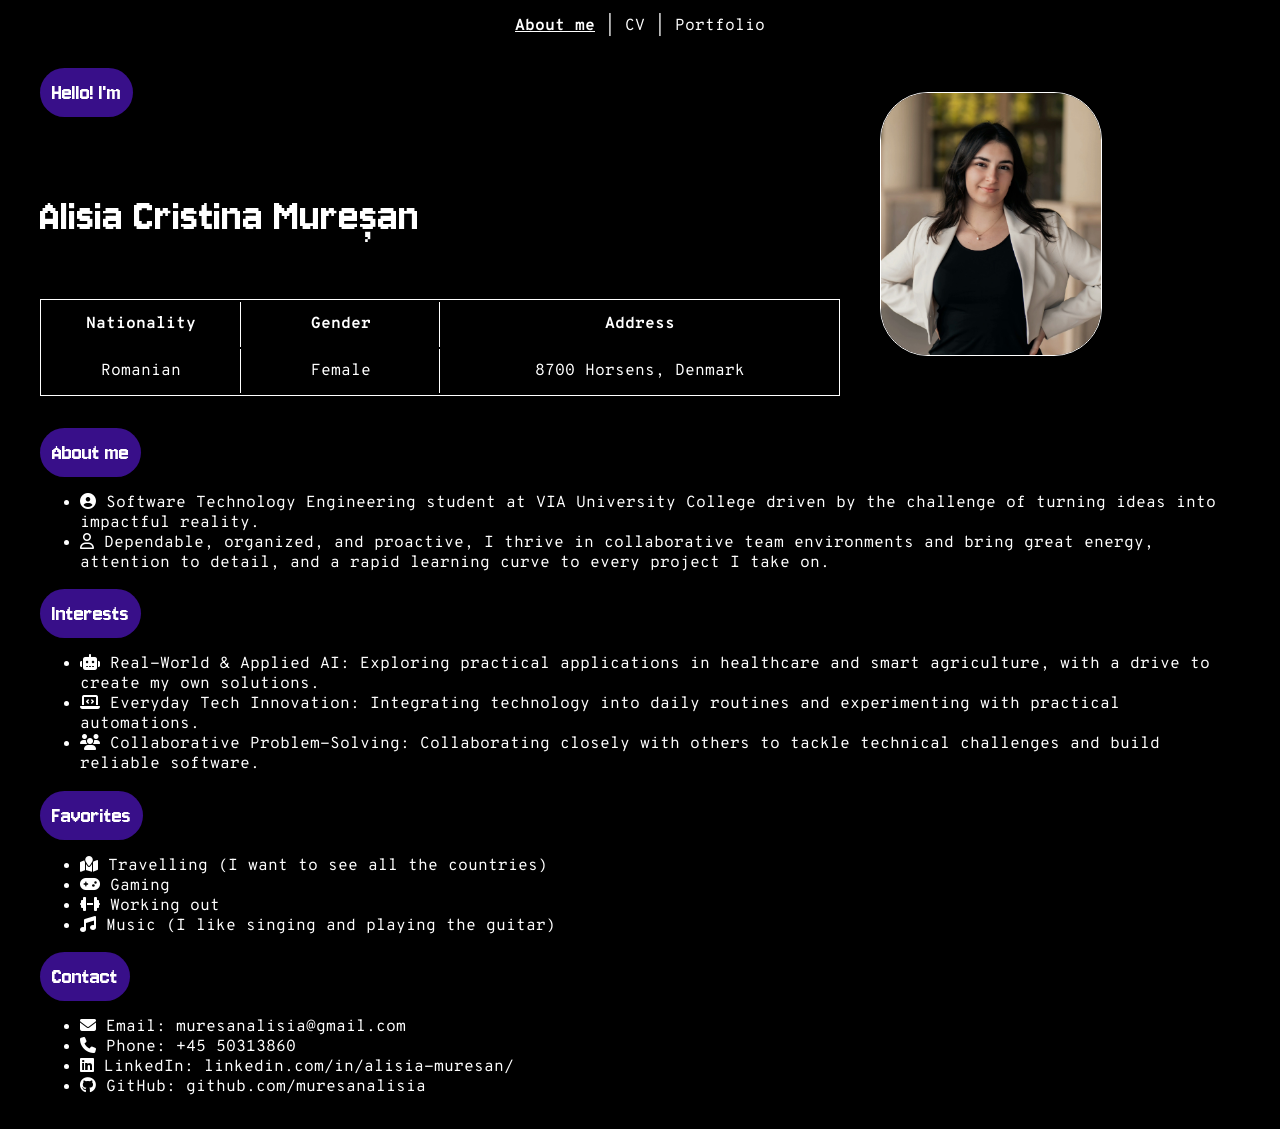
==== index.html @ 7255041f "first commit" ====
<!DOCTYPE html>
<html lang="en">
    <head>
        <meta charset="utf-8">
        <title> "About me"</title>
        <link href="styles.css" type="text/css" rel="stylesheet" >

        <!-- ..................... icons import ..................... -->
        <link rel="stylesheet" href="https://cdnjs.cloudflare.com/ajax/libs/font-awesome/6.5.2/css/all.min.css">

        <!-- ..................... Fonts import ..................... -->
        <link rel="preconnect" href="https://fonts.googleapis.com">
        <link rel="preconnect" href="https://fonts.gstatic.com" crossorigin>
        <link href="https://fonts.googleapis.com/css2?family=Jersey+10&family=Overpass+Mono:wght@300..700&display=swap" rel="stylesheet">
    </head>

    <body class="about-page">
        
        <!-- ..................... Navigation bar ..................... -->
        <div class="nav_bar">
            <nav>
                <a href="index.html" class="active">About me</a> |
                <a href="cv.html">CV</a> |
                <a href="portfolio.html">Portfolio</a>
            </nav>
        </div>

        <!-- ..................... Title, photo and table ..................... -->
        <div class = "me">
            <h1>  Hello! I'm  </h1>

            <h2>Alisia Cristina Mureșan</h2>

            <table class="info">
                <tr>
                    <th scope="col" style="text-align: center;">Nationality</th>
                    <th scope="col" style="text-align: center;">Gender</th>
                    <th scope="col" style="text-align: center;">Address</th>
                </tr>
                <tr>            
                    <td style="text-align: center;">Romanian</td>
                    <td style="text-align: center;">Female</td>
                    <td style="text-align: center;">8700 Horsens, Denmark</td>
                </tr>
                
            </table>

            <p>Nationality: Romanian, Gender: Female, Location: 8700 Horsens Denmark</p>
        
            <img src="images/cv-photo.jpg" alt="Alisia Cristina Mureșan" class="profile-img">
        </div>

        <!-- ..................... Introduction ..................... -->
        <div class="about-me">

            <h1>  About me  </h1>
            <ul>
                <li><i class="fa-solid fa-circle-user"></i> Software Technology Engineering student at VIA University College driven by the challenge of turning ideas into impactful reality.<br></li>
                <li><i class="fa-regular fa-user"></i> Dependable, organized, and proactive, I thrive in collaborative team environments and bring great energy, attention to detail, and a rapid learning curve to every project I take on.</li>
            </ul>

            <!-- ..................... interests ..................... -->
            <h1>  Interests  </h1>
            <ul>
                <li><i class="fa-solid fa-robot"></i> Real-World & Applied AI: Exploring practical applications in healthcare and smart agriculture, with a drive to create my own solutions.</li>
                <li><i class="fa-solid fa-laptop-code"></i> Everyday Tech Innovation: Integrating technology into daily routines and experimenting with practical automations.</li>
                <li><i class="fa-solid fa-users"></i> Collaborative Problem-Solving: Collaborating closely with others to tackle technical challenges and build reliable software.</li>
            </ul>


            <!-- ..................... Favorites ..................... -->
            <h1>  Favorites  </h1>
            <ul>
                <li><i class="fa-solid fa-map-location"></i> Travelling (I want to see all the countries)</li>
                <li><i class="fa-solid fa-gamepad"></i> Gaming</li>
                <li><i class="fa-solid fa-dumbbell"></i> Working out</li>
                <li><i class="fa-solid fa-music"></i> Music (I like singing and playing the guitar)</li>
            </ul>

            <!-- ..................... Contact information ..................... -->
            <h1>  Contact  </h1>
            <ul>
                <li><i class="fa-solid fa-envelope"></i> Email: <a href="mailto:muresanalisia@gmail.com">muresanalisia@gmail.com</a></li>
                <li><i class="fa-solid fa-phone"></i> Phone: <a href="tel:+4550313860">+45 50313860</a></li>
                <li><i class="fa-brands fa-linkedin"></i> LinkedIn: <a href="https://linkedin.com/in/alisia-muresan/">linkedin.com/in/alisia-muresan/</a></li>
                <li><i class="fa-brands fa-github"></i> GitHub: <a href="https://github.com/muresanalisia">github.com/muresanalisia</a></li>
            </ul>
        </div>
    </body>    
</html>
---- styles.css ----
body {

  display: grid;
  grid-template-columns: repeat(12, [col-start] 1fr);
  gap: 20px;

  background-color: #000;
  margin: 0 auto;
  max-width: 1200px;
  padding: 1rem;

  /* Font */
  font-family: "Overpass Mono", monospace;
  font-optical-sizing: auto;
  font-weight: 400;
  font-style: normal;
  font-size: 1em;
  color: #fff;

  /* Grid for the overall page layout */
  display: grid;
  grid-template-columns: 1fr;
  gap: 1rem;
}
  /* Links */
  a, a:visited, a:hover, a:active {
    color: #fff;
    text-decoration: none;
  }


  /* ..................... Purple headers  ..................... */
  h1 {

    /* Font (imported) */
    font-family: "Jersey 10", sans-serif;
    font-weight: 400;
    font-style: normal;
    font-size: 1.5em;
    color: #fff;

    /* Purple padding around it */
    background-color: #380f89;
    padding: 0.5em;
    border-radius: 3em;
    height: fit-content;
    width: fit-content;

  }


  /* "Alisia Cristina Muresan" text */
  h2 {
    font-size: 3em;
    color: #fff;
    font-family: "Jersey 10", sans-serif;
    font-weight: 400;
    font-style: normal;
  }



/* ..................... Navigation bar styling  ..................... */
  .nav_bar {
    
    display: flex;
    justify-content: center;
    align-items: flex-start;
    width: 100%;
    grid-column: 1 / -1;
  }

  nav {
    font-size:1em;
    background-color: #000;
    color: #fff;
  }

  /* Styling when non-active */
  nav a, nav a:visited, nav a:hover, nav a:active {
    color: #fff;
    text-decoration: none;
  }

  /* Styling when active */
  nav a.active {
    font-weight: bold;
    text-decoration: underline;
  }
  
/* ..................... Table styling  ..................... */
  

  table {
    border: double 1px #fff;
    table-layout: fixed;
  }
    /* Three columns split into four parts: 1 : 1 : 2 */
    th:nth-child(1), td:nth-child(1),
    th:nth-child(2), td:nth-child(2) {
      width: 25%;
    }
    th:nth-child(3), td:nth-child(3) {
      width: 50%;
    }

    /* Styling for the table cells */
    th, td {
      font-size: 1em;
      color: #fff;
      padding: 0.5em;
      border-right: 1px solid #fff;
    }


    /* Remove the right border from the last cell in each row */
    th:last-child, td:last-child {
      border-right: none;
    }
 





/* ..................... Image styling  ..................... */
.profile-img {
  /* Image */
  display: block;
  width: 10%;
  height: auto;
  max-width: 350px;
  min-width: 220px;
  border: 1px solid #fff;
  margin: 40px;
  border-radius: 3em;
}

.me > p {
  display: none;
}

/*...............................................................*/

@media(max-width: 375px){

  .me > table {
    display: none;
  }

  .me > p {
    display: block;
  }

  h1{
    display: flex;
    flex-direction: column;
    align-items: center;
    justify-content: center;
  }

}

@media (min-width: 376px) and (max-width: 756px)
{
  .me > table{
    font-size: 0.75em;
  }

}

@media (max-width: 1024px) {
  .me > table {
    width: fit-content;
    max-width: 100%;
    margin: 0 auto;
  }
  .profile-img {
    margin: 40px auto;
  }
  h2 {
    margin: 40px auto;
    text-align: center;
  }

}

@media (min-width: 1025px) {
  .me {
    display: grid;
    grid-template-columns: 2fr 1fr;   
  }

  .profile-img {
    grid-column: 2;
    grid-row: 1 / 4;
  }

}
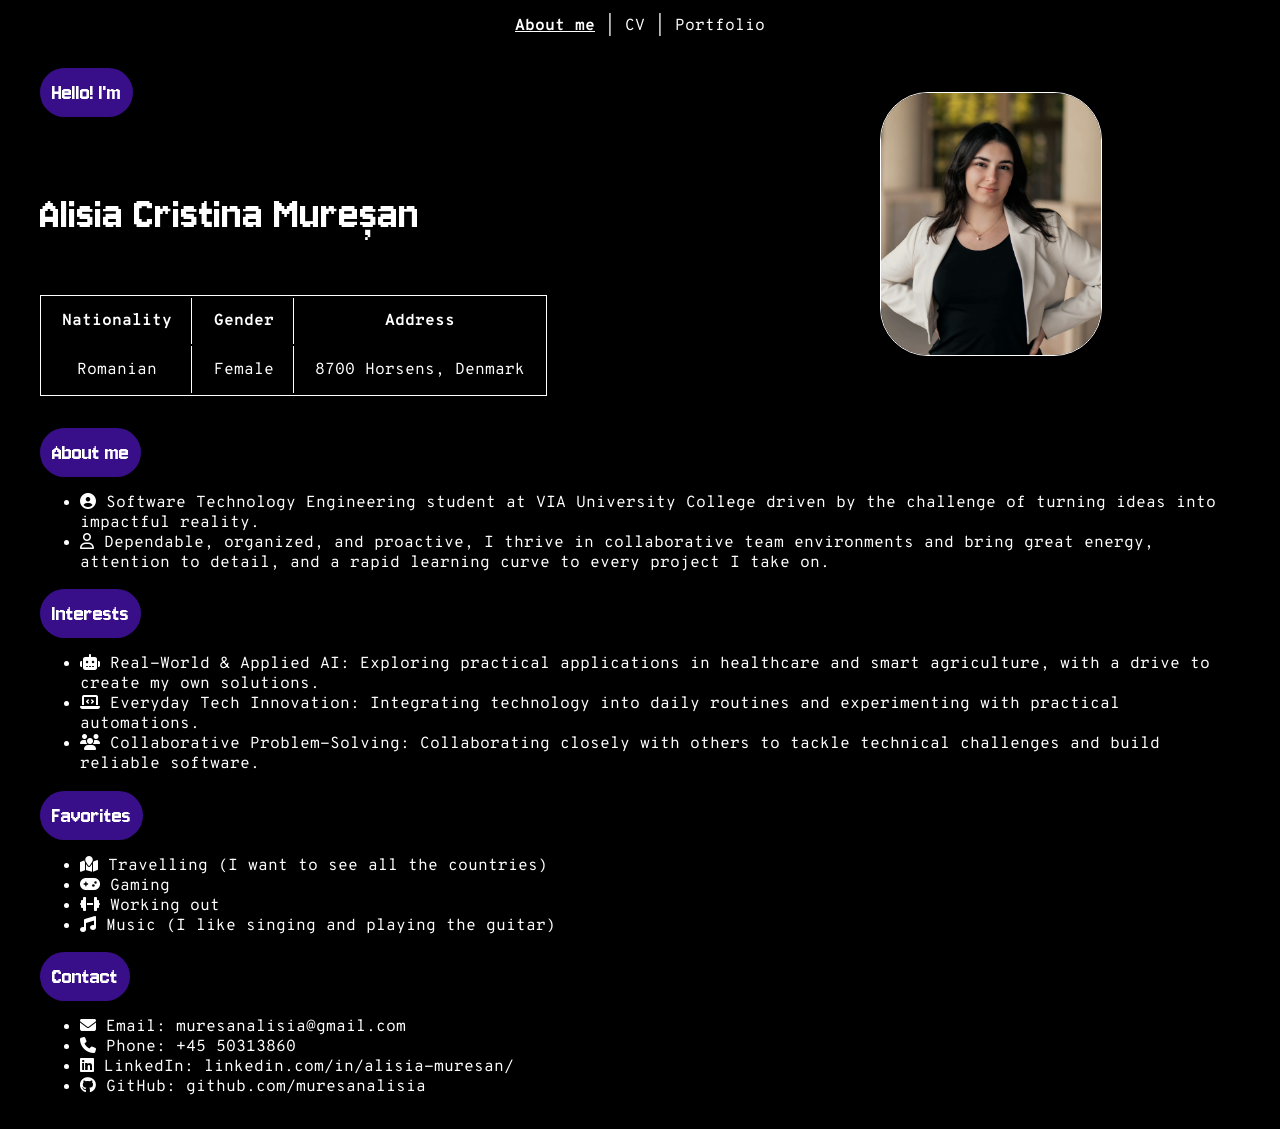
==== commit c8573140: "Format information for very small screens" ====
--- a/index.html
+++ b/index.html
@@ -45,7 +45,7 @@
                 
             </table>
 
-            <p>Nationality: Romanian, Gender: Female, Location: 8700 Horsens Denmark</p>
+            <p>Nationality: Romanian,<br> Gender: Female,<br> Location: 8700 Horsens Denmark</p>
         
             <img src="images/cv-photo.jpg" alt="Alisia Cristina Mureșan" class="profile-img">
         </div>
@@ -87,4 +87,4 @@
             </ul>
         </div>
     </body>    
-</html>+</html>
--- a/styles.css
+++ b/styles.css
@@ -94,22 +94,19 @@
   table {
     border: double 1px #fff;
     table-layout: fixed;
-  }
-    /* Three columns split into four parts: 1 : 1 : 2 */
-    th:nth-child(1), td:nth-child(1),
-    th:nth-child(2), td:nth-child(2) {
-      width: 25%;
-    }
-    th:nth-child(3), td:nth-child(3) {
-      width: 50%;
-    }
+    width: max-content;
+    max-width: 100%;
+    table-layout: auto;
+  }
 
     /* Styling for the table cells */
     th, td {
       font-size: 1em;
       color: #fff;
-      padding: 0.5em;
+      padding: 0.6em 1.2em;
       border-right: 1px solid #fff;
+      text-align: center;
+      white-space: nowrap;
     }
 
 
@@ -144,7 +141,15 @@
 
 @media(max-width: 375px){
 
-  .me > table {
+  html, body {
+  max-width: 100%;
+  overflow-x: hidden;
+  box-sizing: border-box;
+  padding: 0.5rem;
+  }
+
+  .me > table,
+  .profile-img {
     display: none;
   }
 
@@ -152,21 +157,59 @@
     display: block;
   }
 
-  h1{
-    display: flex;
-    flex-direction: column;
-    align-items: center;
-    justify-content: center;
-  }
-
-}
-
-@media (min-width: 376px) and (max-width: 756px)
+  h1 {
+    font-size: 1.1rem;
+    max-width: 100%;
+    box-sizing: border-box;
+    text-align: center;
+  }
+
+  h2 {
+    font-size: 1.6rem;
+    max-width: 100%;
+    overflow-wrap: anywhere;
+    margin: 20px 0;
+  }
+
+  .nav_bar, nav {
+    max-width: 100%;
+    flex-wrap: wrap;
+    gap: 0.5rem;
+    text-align: center;
+  }
+
+  ul {
+    padding-left: 1.2rem;
+    margin: 0;
+    max-width: 100%;
+    box-sizing: border-box;
+  }
+
+  p, li {
+    box-sizing: border-box;
+    max-width: 100%;
+    overflow-wrap: anywhere;
+    font-size: 0.85em;
+  }
+
+}
+
+@media (min-width: 375px) and (max-width: 400px)
 {
   .me > table{
-    font-size: 0.75em;
-  }
-
+    font-size: 0.6em;
+  }
+
+}
+
+@media (min-width: 401px) and (max-width: 756px)
+{
+  .me > table{
+    font-size: 0.7em;
+  }
+  p{
+    font-size: 1.2em;
+  }
 }
 
 @media (max-width: 1024px) {
@@ -181,6 +224,9 @@
   h2 {
     margin: 40px auto;
     text-align: center;
+  }
+  p{
+    font-size: 1.2em;
   }
 
 }
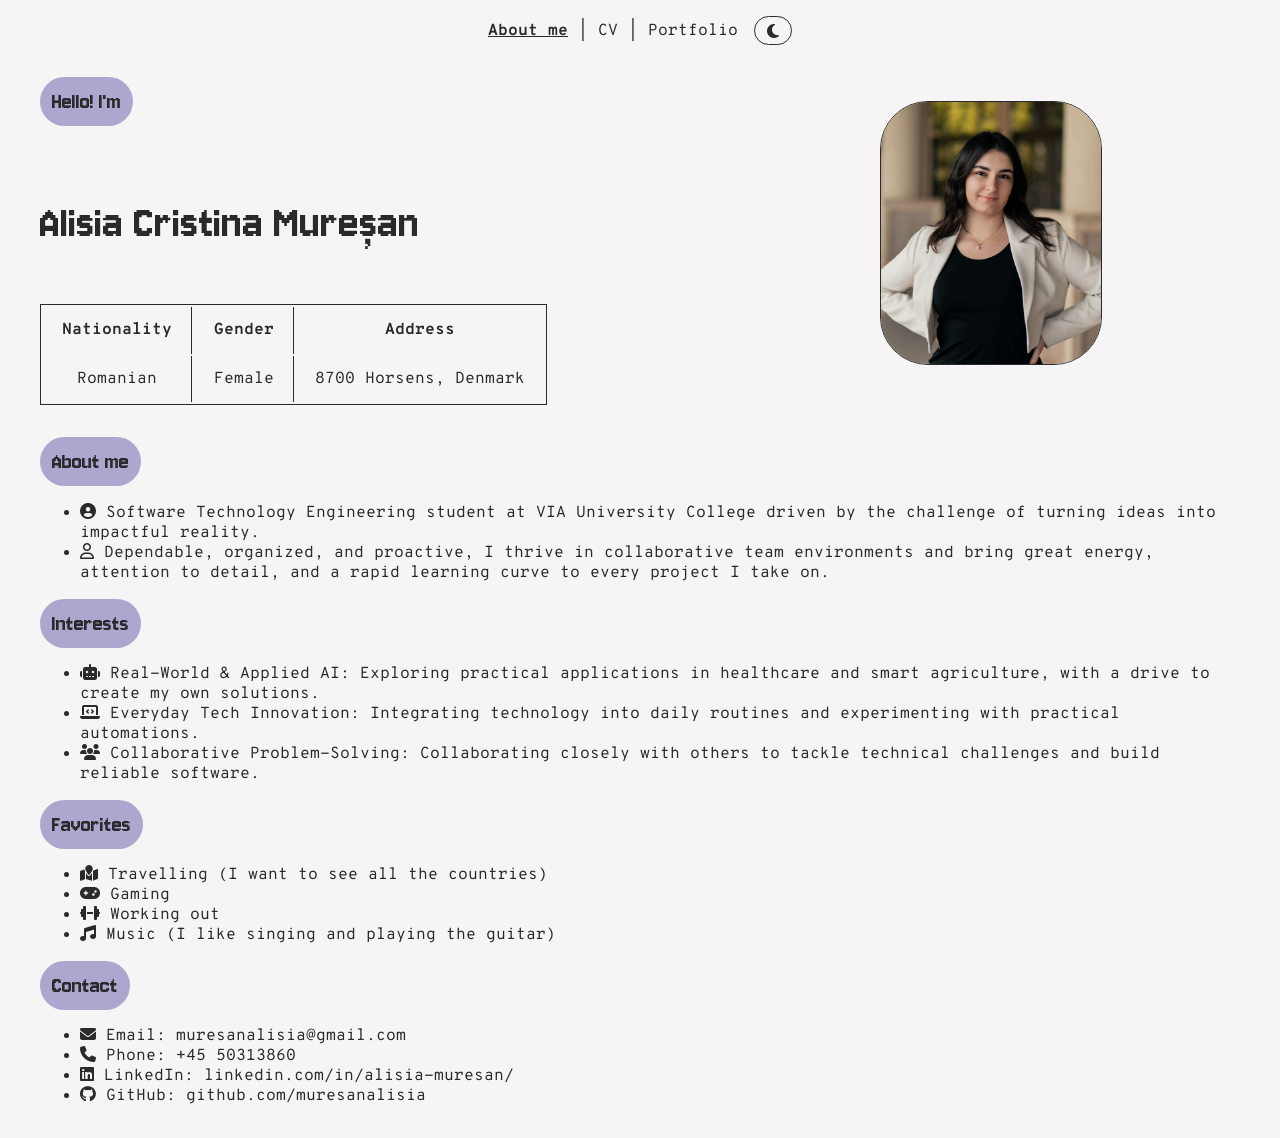
==== commit 69187545: "Add button and checkbox for color theme" ====
--- a/index.html
+++ b/index.html
@@ -2,31 +2,38 @@
 <html lang="en">
     <head>
         <meta charset="utf-8">
-        <title> "About me"</title>
-        <link href="styles.css" type="text/css" rel="stylesheet" >
+        <title>About me</title>
+        <link href="styles.css" type="text/css" rel="stylesheet">
+        <meta name="viewport" content="width=device-width, initial-scale=1.0">
 
-        <!-- ..................... icons import ..................... -->
+        <!-- Icons import -->
         <link rel="stylesheet" href="https://cdnjs.cloudflare.com/ajax/libs/font-awesome/6.5.2/css/all.min.css">
 
-        <!-- ..................... Fonts import ..................... -->
+        <!-- Fonts import -->
         <link rel="preconnect" href="https://fonts.googleapis.com">
         <link rel="preconnect" href="https://fonts.gstatic.com" crossorigin>
         <link href="https://fonts.googleapis.com/css2?family=Jersey+10&family=Overpass+Mono:wght@300..700&display=swap" rel="stylesheet">
     </head>
 
     <body class="about-page">
-        
-        <!-- ..................... Navigation bar ..................... -->
+        <!-- Hidden checkbox for theme toggle -->
+        <input type="checkbox" id="theme-checkbox">
+
+        <!-- Navigation bar -->
         <div class="nav_bar">
             <nav>
                 <a href="index.html" class="active">About me</a> |
                 <a href="cv.html">CV</a> |
                 <a href="portfolio.html">Portfolio</a>
             </nav>
+            <label for="theme-checkbox" class="theme-toggle-label" title="Toggle theme">
+                <i class="fa-solid fa-moon icon-moon"></i>
+                <i class="fa-solid fa-sun icon-sun"></i>
+            </label>
         </div>
 
-        <!-- ..................... Title, photo and table ..................... -->
-        <div class = "me">
+        <!-- Title, photo and table -->
+        <div class="me">
             <h1>  Hello! I'm  </h1>
 
             <h2>Alisia Cristina Mureșan</h2>
@@ -42,7 +49,6 @@
                     <td style="text-align: center;">Female</td>
                     <td style="text-align: center;">8700 Horsens, Denmark</td>
                 </tr>
-                
             </table>
 
             <p>Nationality: Romanian,<br> Gender: Female,<br> Location: 8700 Horsens Denmark</p>
@@ -50,16 +56,15 @@
             <img src="images/cv-photo.jpg" alt="Alisia Cristina Mureșan" class="profile-img">
         </div>
 
-        <!-- ..................... Introduction ..................... -->
+        <!-- Introduction -->
         <div class="about-me">
-
             <h1>  About me  </h1>
             <ul>
                 <li><i class="fa-solid fa-circle-user"></i> Software Technology Engineering student at VIA University College driven by the challenge of turning ideas into impactful reality.<br></li>
                 <li><i class="fa-regular fa-user"></i> Dependable, organized, and proactive, I thrive in collaborative team environments and bring great energy, attention to detail, and a rapid learning curve to every project I take on.</li>
             </ul>
 
-            <!-- ..................... interests ..................... -->
+            <!-- Interests -->
             <h1>  Interests  </h1>
             <ul>
                 <li><i class="fa-solid fa-robot"></i> Real-World & Applied AI: Exploring practical applications in healthcare and smart agriculture, with a drive to create my own solutions.</li>
@@ -67,8 +72,7 @@
                 <li><i class="fa-solid fa-users"></i> Collaborative Problem-Solving: Collaborating closely with others to tackle technical challenges and build reliable software.</li>
             </ul>
 
-
-            <!-- ..................... Favorites ..................... -->
+            <!-- Favorites -->
             <h1>  Favorites  </h1>
             <ul>
                 <li><i class="fa-solid fa-map-location"></i> Travelling (I want to see all the countries)</li>
@@ -77,7 +81,7 @@
                 <li><i class="fa-solid fa-music"></i> Music (I like singing and playing the guitar)</li>
             </ul>
 
-            <!-- ..................... Contact information ..................... -->
+            <!-- Contact information -->
             <h1>  Contact  </h1>
             <ul>
                 <li><i class="fa-solid fa-envelope"></i> Email: <a href="mailto:muresanalisia@gmail.com">muresanalisia@gmail.com</a></li>
--- a/styles.css
+++ b/styles.css
@@ -1,13 +1,57 @@
+/* System Default Theme == Light */
+:root {
+  --bg-color: #F6F4F4;
+  --text-color: #292a2b;
+  --purple-accent: #ada7cf;
+  --purple-text: #292a2b;
+  --border-color: #292a2b;
+}
+
+/* System default theme == dark  */
+@media (prefers-color-scheme: dark) {
+  :root {
+    --bg-color: #000;
+    --text-color: #fff;
+    --purple-accent: #380f89;
+    --purple-text: #fff;
+    --border-color: #fff;
+  }
+}
+
+/* Hidden checkbox state controlling theme above 375px */
+#theme-checkbox {
+  display: none;
+}
+
+/* When checkbox is checked */
+@media (min-width: 376px) {
+  /* If default system was light, check switches to dark */
+  :root:has(#theme-checkbox:checked) {
+    --bg-color: #000;
+    --text-color: #fff;
+    --purple-accent: #380f89;
+    --purple-text: #fff;
+    --border-color: #fff;
+  }
+
+  /* If default system was dark, checking switches to light */
+  @media (prefers-color-scheme: dark) {
+    :root:has(#theme-checkbox:checked) {
+      --bg-color: #F6F4F4;
+      --text-color: #292a2b;
+      --purple-accent: #ada7cf;
+      --purple-text: #292a2b;
+      --border-color: #292a2b;
+    }
+  }
+}
+
 body {
-
-  display: grid;
-  grid-template-columns: repeat(12, [col-start] 1fr);
-  gap: 20px;
-
-  background-color: #000;
   margin: 0 auto;
   max-width: 1200px;
   padding: 1rem;
+  background-color: var(--bg-color);
+  color: var(--text-color);
 
   /* Font */
   font-family: "Overpass Mono", monospace;
@@ -15,120 +59,143 @@
   font-weight: 400;
   font-style: normal;
   font-size: 1em;
-  color: #fff;
-
-  /* Grid for the overall page layout */
+
+  /* Grid for overall page layout */
   display: grid;
   grid-template-columns: 1fr;
   gap: 1rem;
 }
-  /* Links */
-  a, a:visited, a:hover, a:active {
-    color: #fff;
-    text-decoration: none;
-  }
-
-
-  /* ..................... Purple headers  ..................... */
-  h1 {
-
-    /* Font (imported) */
-    font-family: "Jersey 10", sans-serif;
-    font-weight: 400;
-    font-style: normal;
-    font-size: 1.5em;
-    color: #fff;
-
-    /* Purple padding around it */
-    background-color: #380f89;
-    padding: 0.5em;
-    border-radius: 3em;
-    height: fit-content;
-    width: fit-content;
-
-  }
-
-
-  /* "Alisia Cristina Muresan" text */
-  h2 {
-    font-size: 3em;
-    color: #fff;
-    font-family: "Jersey 10", sans-serif;
-    font-weight: 400;
-    font-style: normal;
-  }
-
-
-
-/* ..................... Navigation bar styling  ..................... */
-  .nav_bar {
-    
-    display: flex;
-    justify-content: center;
-    align-items: flex-start;
-    width: 100%;
-    grid-column: 1 / -1;
-  }
-
-  nav {
-    font-size:1em;
-    background-color: #000;
-    color: #fff;
-  }
-
-  /* Styling when non-active */
-  nav a, nav a:visited, nav a:hover, nav a:active {
-    color: #fff;
-    text-decoration: none;
-  }
-
-  /* Styling when active */
-  nav a.active {
-    font-weight: bold;
-    text-decoration: underline;
-  }
-  
-/* ..................... Table styling  ..................... */
-  
-
-  table {
-    border: double 1px #fff;
-    table-layout: fixed;
-    width: max-content;
-    max-width: 100%;
-    table-layout: auto;
-  }
-
-    /* Styling for the table cells */
-    th, td {
-      font-size: 1em;
-      color: #fff;
-      padding: 0.6em 1.2em;
-      border-right: 1px solid #fff;
-      text-align: center;
-      white-space: nowrap;
-    }
-
-
-    /* Remove the right border from the last cell in each row */
-    th:last-child, td:last-child {
-      border-right: none;
-    }
- 
-
-
-
-
-
-/* ..................... Image styling  ..................... */
+
+/* Links */
+a, a:visited, a:hover, a:active {
+  color: var(--text-color);
+  text-decoration: none;
+}
+
+/* ..................... Purple headers ..................... */
+h1 {
+  font-family: "Jersey 10", sans-serif;
+  font-weight: 400;
+  font-style: normal;
+  font-size: 1.5em;
+  color: var(--purple-text);
+
+  background-color: var(--purple-accent);
+  padding: 0.5em;
+  border-radius: 3em;
+  height: fit-content;
+  width: fit-content;
+}
+
+/* Text headers */
+h2 {
+  font-size: 3em;
+  color: var(--text-color);
+  font-family: "Jersey 10", sans-serif;
+  font-weight: 400;
+  font-style: normal;
+}
+
+/* ..................... Navigation bar styling ..................... */
+.nav_bar {
+  display: flex;
+  justify-content: center;
+  align-items: center;
+  width: 100%;
+  grid-column: 1 / -1;
+  gap: 1rem;
+}
+
+nav {
+  font-size: 1em;
+  background-color: var(--bg-color);
+  color: var(--text-color);
+}
+
+nav a, nav a:visited, nav a:hover, nav a:active {
+  color: var(--text-color);
+  text-decoration: none;
+}
+
+nav a.active {
+  font-weight: bold;
+  text-decoration: underline;
+}
+
+/* --- Toggle Button Styling --- */
+.theme-toggle-label {
+  display: inline-flex;
+  align-items: center;
+  justify-content: center;
+  cursor: pointer;
+  border: 1px solid var(--border-color);
+  padding: 0.35em 0.75em;
+  border-radius: 1.5em;
+  color: var(--text-color);
+  user-select: none;
+  transition: all 0.2s ease;
+}
+
+.theme-toggle-label:hover {
+  background-color: var(--purple-accent);
+  color: var(--purple-text);
+}
+
+/* Show moon by default in light mode, sun in dark mode */
+.theme-toggle-label .icon-sun { display: none; }
+.theme-toggle-label .icon-moon { display: inline-block; }
+
+@media (prefers-color-scheme: dark) {
+  .theme-toggle-label .icon-sun { display: inline-block; }
+  .theme-toggle-label .icon-moon { display: none; }
+}
+
+/* Flip icons when checked */
+:root:has(#theme-checkbox:checked) .theme-toggle-label .icon-sun {
+  display: inline-block;
+}
+:root:has(#theme-checkbox:checked) .theme-toggle-label .icon-moon {
+  display: none;
+}
+
+@media (prefers-color-scheme: dark) {
+  :root:has(#theme-checkbox:checked) .theme-toggle-label .icon-sun {
+    display: none;
+  }
+  :root:has(#theme-checkbox:checked) .theme-toggle-label .icon-moon {
+    display: inline-block;
+  }
+}
+
+/* ..................... Table styling ..................... */
+table {
+  border: double 1px var(--border-color);
+  width: max-content;
+  max-width: 100%;
+  table-layout: auto;
+}
+
+th, td {
+  font-size: 1em;
+  color: var(--text-color);
+  padding: 0.6em 1.2em;
+  border-right: 1px solid var(--border-color);
+  text-align: center;
+  white-space: nowrap;
+}
+
+th:last-child, td:last-child {
+  border-right: none;
+}
+
+/* ..................... Image styling ..................... */
 .profile-img {
-  /* Image */
   display: block;
   width: 10%;
   height: auto;
   max-width: 350px;
   min-width: 220px;
-  border: 1px solid #fff;
+  border: 1px solid var(--border-color);
   margin: 40px;
   border-radius: 3em;
 }
@@ -137,15 +204,17 @@
   display: none;
 }
 
-/*...............................................................*/
-
-@media(max-width: 375px){
+/* ..................... Window size (changes) ..................... */
+@media (max-width: 375px) {
+  .theme-toggle-label {
+    display: none !important;
+  }
 
   html, body {
-  max-width: 100%;
-  overflow-x: hidden;
-  box-sizing: border-box;
-  padding: 0.5rem;
+    max-width: 100%;
+    overflow-x: hidden;
+    box-sizing: border-box;
+    padding: 0.5rem;
   }
 
   .me > table,
@@ -191,23 +260,19 @@
     overflow-wrap: anywhere;
     font-size: 0.85em;
   }
-
-}
-
-@media (min-width: 375px) and (max-width: 400px)
-{
-  .me > table{
+}
+
+@media (min-width: 375px) and (max-width: 400px) {
+  .me > table {
     font-size: 0.6em;
   }
-
-}
-
-@media (min-width: 401px) and (max-width: 756px)
-{
-  .me > table{
+}
+
+@media (min-width: 401px) and (max-width: 756px) {
+  .me > table {
     font-size: 0.7em;
   }
-  p{
+  p {
     font-size: 1.2em;
   }
 }
@@ -225,26 +290,19 @@
     margin: 40px auto;
     text-align: center;
   }
-  p{
+  p {
     font-size: 1.2em;
   }
-
 }
 
 @media (min-width: 1025px) {
   .me {
     display: grid;
-    grid-template-columns: 2fr 1fr;   
+    grid-template-columns: 2fr 1fr;
   }
 
   .profile-img {
     grid-column: 2;
     grid-row: 1 / 4;
   }
-
-}
-
-
-
-
-
+}
